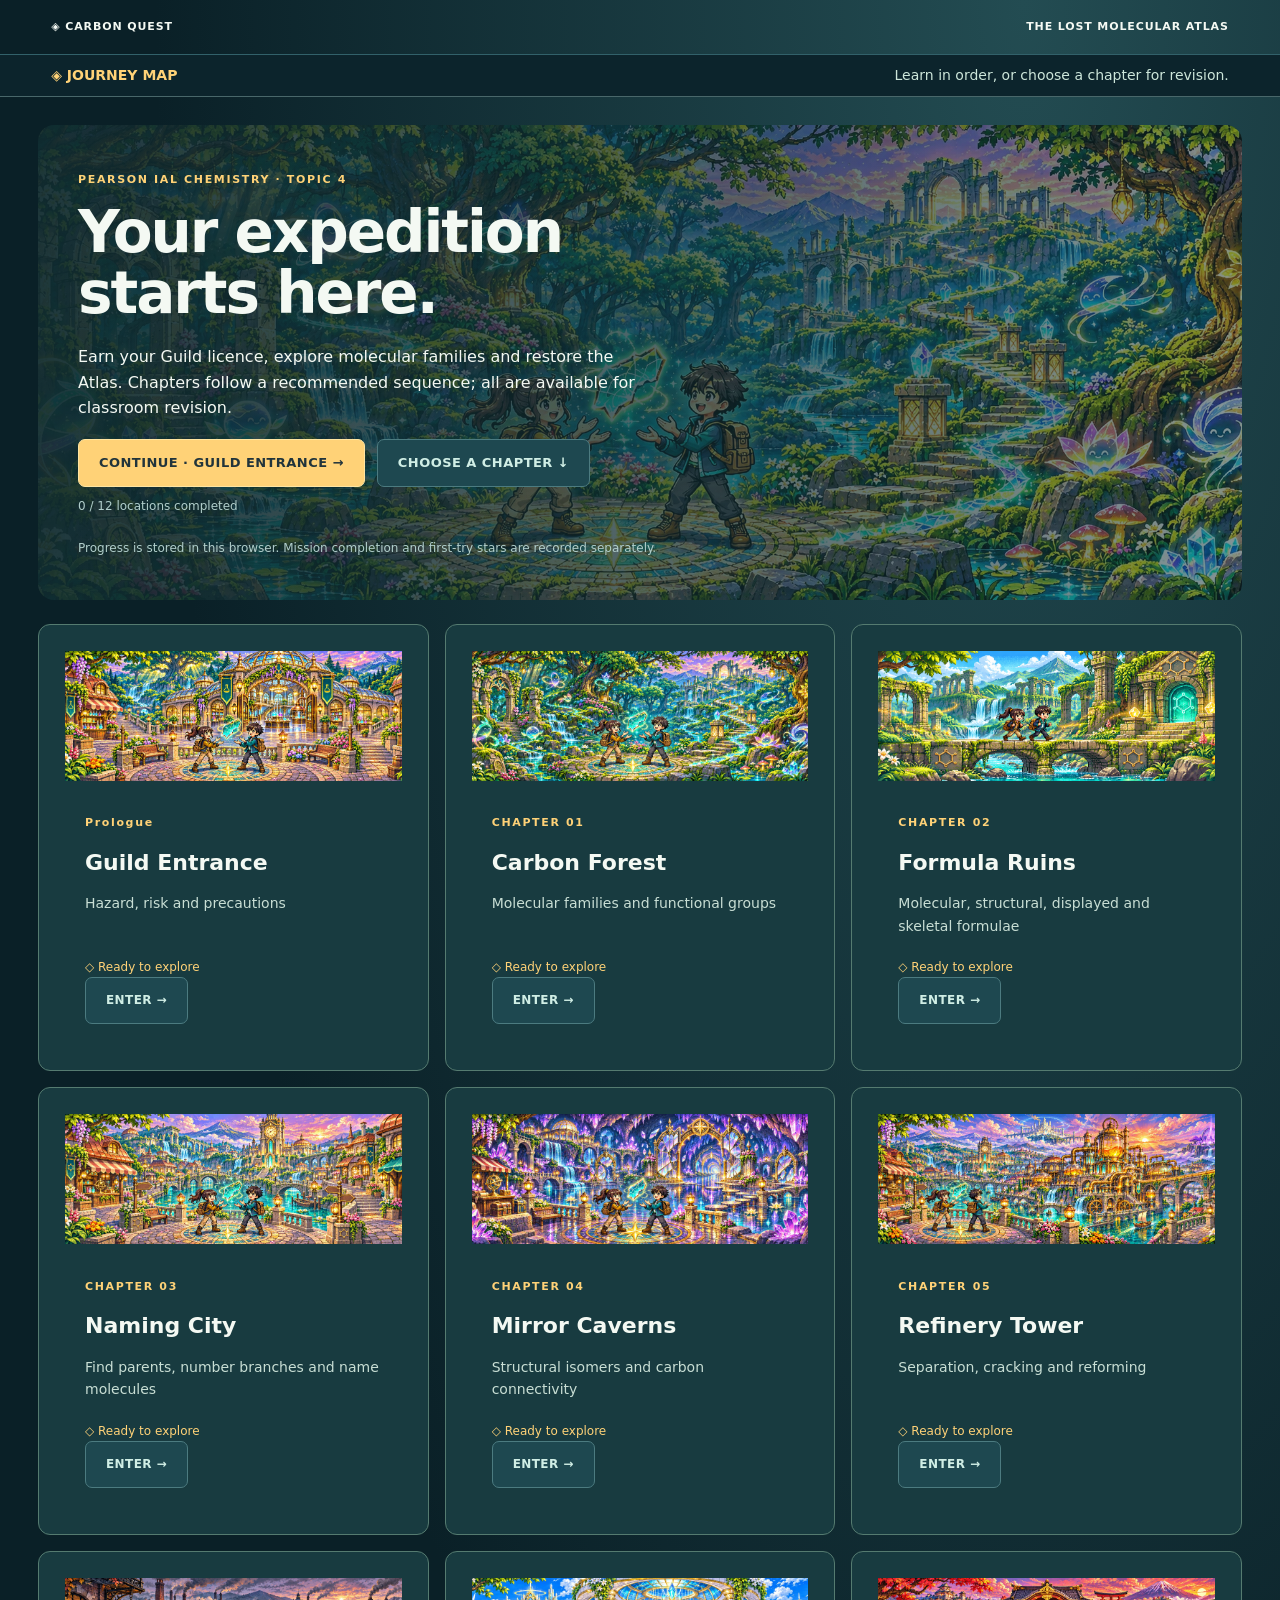
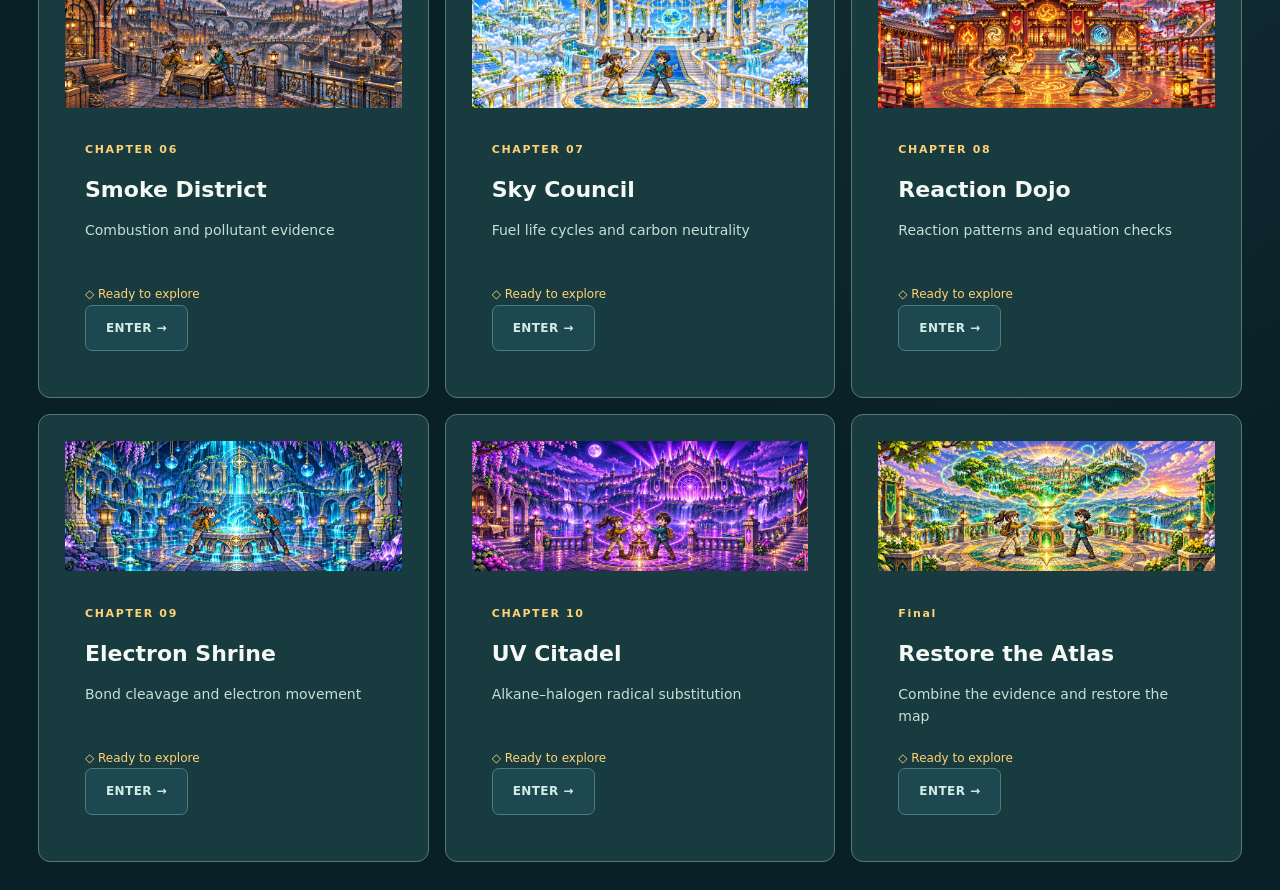
==== index.html @ ce3857fc "Publish complete Carbon Quest adventure with distinct chapter artwork" ====
<!doctype html><html lang="en"><head><meta charset="utf-8"><meta name="viewport" content="width=device-width,initial-scale=1"><title>Carbon Quest · Journey Map</title><link rel="stylesheet" href="naming-city.css"><link rel="stylesheet" href="journey-common.css"><script src="cq-store.js"></script><style>.hub-hero{padding:40px;border-radius:16px;background:linear-gradient(90deg,#102b30f0,#102b3080),url(forest.webp) center/cover}.hub-hero p{max-width:570px}.chapter-grid{display:grid;grid-template-columns:repeat(3,minmax(0,1fr));gap:16px;margin-top:24px}.chapter-card{border:1px solid #557b70;border-radius:12px;overflow:hidden;background:#183b40}.chapter-card img{width:100%;height:130px;object-fit:cover}.chapter-card>div{padding:20px}.chapter-card h2{font-size:22px}.chapter-card p{font-size:14px;color:#c8ded4;min-height:48px}.chapter-card .button{font-size:12px}.status{font-size:12px;color:#ffd277}.hub-links{display:flex;gap:12px;flex-wrap:wrap}@media(max-width:850px){.chapter-grid{grid-template-columns:repeat(2,minmax(0,1fr))}}@media(max-width:520px){.chapter-grid{grid-template-columns:1fr}.hub-hero{padding:24px}}</style></head><body><a class="skip-link" href="#content-main">Skip to chapters</a><header><span>◈ CARBON QUEST</span><span>THE LOST MOLECULAR ATLAS</span></header><main id="content-main"><section class="hub-hero"><span class="eyebrow">PEARSON IAL CHEMISTRY · TOPIC 4</span><h1>Your expedition<br>starts here.</h1><p>Earn your Guild licence, explore molecular families and restore the Atlas. Chapters follow a recommended sequence; all are available for classroom revision.</p><div class="hub-links"><a id="continue" class="button" href="origin.html">START AT THE GUILD →</a><a class="button quiet" href="#chapters">CHOOSE A CHAPTER ↓</a></div><p id="summary" class="subtle"></p><small>Progress is stored in this browser. Mission completion and first-try stars are recorded separately.</small></section><section id="chapters" class="chapter-grid" aria-label="All chapters"></section></main><script src="hub.js"></script><script src="journey-common.js"></script></body></html>
---- naming-city.css ----
:root{--bg:#0a2027;--panel:#12353b;--edge:#32616a;--gold:#ffd277;--mint:#a7f3d0;--ink:#142c34;--paper:#fbf7e9}*{box-sizing:border-box}body{margin:0;background:radial-gradient(ellipse at 80% 0%,#234c52,transparent 60%),var(--bg);color:#f4f9f3;font:16px/1.6 system-ui,-apple-system,sans-serif}button,a,input,select{touch-action:manipulation}button,.button{font:800 13px/1.4 system-ui;letter-spacing:.035em;border:1px solid #ffe5a1;border-radius:7px;padding:14px 20px;color:#21343b;background:var(--gold);cursor:pointer;display:inline-block;text-decoration:none}button:disabled{opacity:.45;cursor:default}button:hover:enabled,.button:hover{filter:brightness(1.1)}button:focus-visible,a:focus-visible,input:focus-visible,select:focus-visible,summary:focus-visible{outline:3px solid #fff;outline-offset:4px}.quiet{color:#d0eee5;background:#1e4850;border-color:#4c7b80}a{color:var(--mint);text-underline-offset:4px}header{padding:18px 4%;border-bottom:1px solid var(--edge);display:flex;align-items:center;justify-content:space-between;gap:16px;font-size:11px;font-weight:800;letter-spacing:.08em}header a{text-decoration:none;color:#d4f5e7}header button{padding:8px 12px;font-size:11px}main{max-width:1260px;margin:auto;padding:28px}.eyebrow{font-size:11px;letter-spacing:.15em;color:var(--gold);font-weight:850}h1{font-size:clamp(36px,5vw,58px);line-height:1.05;letter-spacing:-.035em;margin:12px 0 20px}h2{font-size:clamp(25px,3vw,34px);line-height:1.2;margin:16px 0}p{margin:10px 0 18px}small,.subtle{color:#b1cecb;font-size:12px}button[hidden],[hidden]{display:none!important}.arrival{position:relative;overflow:hidden;min-height:620px;border:1px solid #628679;border-radius:16px;background:linear-gradient(90deg,#09232bf5,#09232bbd 36%,#09232b10 75%),url(naming-city.webp) center/cover;display:flex;align-items:center;padding:7%}.arrival-copy{max-width:430px}.arrival h1{font-size:clamp(58px,8vw,98px);line-height:.9;letter-spacing:-.05em;margin:28px 0}.arrival h1 em{font-style:normal;color:var(--gold)}.arrival p{max-width:350px;font-size:18px;color:#dfede6}.arrival a,.arrival small{display:block;margin-top:17px}.arrival a{font-size:13px}.chapter-top{display:flex;justify-content:space-between;align-items:center;gap:20px}.chapter-top h1{font-size:36px}.play-layout{display:grid;grid-template-columns:230px 1fr;gap:24px}aside{border:1px solid var(--edge);background:#113039;border-radius:12px;overflow:hidden;align-self:start}.mini-city{height:130px;background:url(naming-city.webp) center 64%/cover}.district-link{border:0;border-bottom:1px solid #315159;border-radius:0;display:flex;gap:12px;width:100%;background:transparent;color:#c5dcd7;text-align:left;padding:15px;font-size:12px;letter-spacing:0}.district-link.active{background:#23535a;border-left:4px solid var(--gold);color:#fff}.district-link.done{color:var(--mint)}.district-link span{color:var(--gold)}.inventory{padding:18px;font-size:12px}.inventory>span{letter-spacing:.15em;color:var(--gold);font-size:10px}#beacons{display:flex;gap:8px;margin:14px 0}.beacon{height:20px;width:18px;border:2px solid #679384;background:#264c4b}.beacon.lit{background:var(--gold);border-color:#fff2be;box-shadow:0 0 12px #f1c55a70}.inventory p{margin:5px 0}.inventory small{font-size:11px}article{padding:26px;border:1px solid var(--edge);border-radius:12px;background:linear-gradient(145deg,#163b42,#102e35);min-width:0}.story{display:flex;gap:16px;align-items:center;margin:-26px -26px 22px;padding:15px 25px;background:#21494b;border-bottom:1px solid #477476;border-radius:12px 12px 0 0}.story b{font-size:10px;letter-spacing:.12em;color:var(--gold)}.story p{margin:4px 0;font-size:14px;line-height:1.4}.portrait{flex:0 0 70px;width:70px;height:70px;border-radius:8px;border:1px solid #7a9e89;background:url(ruins-pixel.png) 45% 64%/540% auto;image-rendering:pixelated}.lesson{background:#23474b;border-left:3px solid var(--gold);padding:12px 16px;border-radius:4px;margin-bottom:24px;font-size:14px}.lesson summary{cursor:pointer;font-weight:750;color:var(--gold)}.lesson p{margin:10px 0 0}.task-heading{display:flex;justify-content:space-between;gap:12px;align-items:center}.task-heading>span:last-child{font-size:11px;color:#b7d6cc}#instruction{color:#c9ded6;max-width:670px}.chem-board{background:var(--paper);border-radius:10px;color:var(--ink);border:1px solid #dad5c5;padding:16px;margin:18px 0;min-height:150px;position:relative}.chem-board svg{width:100%;max-height:260px;display:block;overflow:visible}.chem-board .caption{font-size:12px;text-align:center;color:#566567;margin:6px 0 0}.bond{stroke:#162e34;stroke-width:2.2;stroke-linecap:round;fill:none}.bond.selected{stroke:#098575;stroke-width:6}.atom-target{fill:#fffaf0;stroke:#87999b;stroke-width:1.5;cursor:pointer}.atom-target.selected{fill:#b4eedc;stroke:#08796d;stroke-width:3}.atom-hit:focus .atom-target{stroke:#c77800;stroke-width:4}.carbon-index{font:12px Arial;fill:#536c71;pointer-events:none}.locant{font:700 16px Arial;fill:#8d5600;paint-order:stroke;stroke:#fbf7e9;stroke-width:5;stroke-linejoin:round}.formula{font:24px Arial,sans-serif;text-align:center;margin:26px 0}.formula sub{font-size:65%}.input-label{display:block;font-size:12px;letter-spacing:.05em;color:#c3ded4;margin:12px 0 7px}input,select{font:18px Arial,sans-serif;padding:14px;border-radius:7px;border:2px solid #7da79c;background:var(--paper);color:var(--ink);width:100%}.answer-input{max-width:500px}.controls{display:flex;gap:10px;flex-wrap:wrap;align-items:center;margin:15px 0}.token{padding:9px 12px;background:#244d52;border-color:#62887d;color:#eff9e7;letter-spacing:0}.actions{display:flex;gap:10px;flex-wrap:wrap;margin-top:20px}#feedback{font-size:15px;line-height:1.5;margin-top:14px;border-radius:6px}#feedback:not(:empty){padding:15px;background:#233f43;border-left:3px solid var(--gold)}#feedback.good{color:#b7f7cf;border-color:#8decba}#feedback.bad{color:#ffe0a3}.selection-readout{color:#3e625b;font-size:13px;text-align:center;min-height:25px}.prefix-grid{display:grid;grid-template-columns:repeat(5,1fr);gap:7px}.prefix-cell{background:#20464a;border:1px solid #527870;padding:10px;border-radius:5px;text-align:center;font-size:13px}.prefix-cell b{display:block;color:var(--gold)}.choice-grid{display:grid;grid-template-columns:repeat(2,1fr);gap:10px;margin:15px 0}.choice-grid button{background:#244d52;color:#fff;border-color:#68958b}.choice-grid button.chosen{background:#3d6a61;outline:2px solid var(--gold)}.name-target{font-size:23px;color:var(--gold);font-weight:800;padding:15px;border:1px dashed #8fa087;border-radius:7px;text-align:center}.build-buttons{display:flex;gap:8px;flex-wrap:wrap}.build-spot{padding:10px 14px}.build-spot.added{background:var(--mint)}.builder-caption{font-size:13px;color:#c8ded6}.city-panorama,.victory-art{background:url(naming-city.webp) center/cover;border:1px solid #597a78;border-radius:12px;height:330px;position:relative}.map-pin{position:absolute;transform:translate(-50%,-50%);border:2px solid #eed799;background:#14393ce8;color:#f5f9dd;box-shadow:0 3px 0 #061e26;font-size:13px;padding:10px 14px}.map-pin.done{background:#d6a24e;color:#142c32;box-shadow:0 0 22px #ffdb71}.district-cards{display:grid;grid-template-columns:repeat(3,1fr);gap:14px;margin:20px 0}.district-card{padding:20px;border:1px solid #4a7375;background:#163d44;border-radius:9px}.district-card button{margin-top:8px}.district-card p{font-size:13px;color:#b9d2c8}.district-card h3{font-size:17px}.victory-art{height:260px;margin-bottom:30px}#complete{max-width:860px;margin:auto;text-align:center}#complete h1{font-size:56px}.result-stats{display:grid;grid-template-columns:repeat(3,1fr);gap:12px;margin:30px 0}.stat{padding:18px;background:#20434a;border:1px solid #52796e;border-radius:8px}.stat strong{display:block;font-size:28px;color:var(--gold)}dialog{background:#14353d;color:#f5f9f1;border:1px solid #81a697;border-radius:12px;max-width:690px;width:calc(100% - 30px);max-height:88vh;padding:28px}dialog::backdrop{background:#00131bd9}dialog>button{float:right}dialog a{display:block;font-size:12px;margin-top:15px}dialog .prefix-grid{margin:20px 0}dialog h2{clear:both;padding-top:12px}.chip-line{display:flex;gap:8px;flex-wrap:wrap;margin:15px 0}.chip{font-size:12px;padding:7px 11px;border:1px solid #6b9185;border-radius:4px;color:var(--gold)}@media(max-width:760px){main{padding:16px}header{padding:12px 16px;gap:8px;flex-wrap:wrap}header>span{order:3;flex-basis:100%;font-size:10px}.arrival{min-height:640px;padding:28px 22px;align-items:flex-end;background:linear-gradient(0deg,#08232bfd 0%,#08232bdc 42%,#08232b00 85%),url(naming-city.webp) 60% top/auto 100%}.arrival h1{font-size:64px}.arrival p{font-size:16px;max-width:310px}.arrival .eyebrow{font-size:9px}.play-layout{grid-template-columns:1fr;gap:15px}aside{display:flex;overflow-x:auto}.mini-city,.inventory{display:none}#districts{display:flex;min-width:max-content}.district-link{width:140px;border-bottom:0;border-right:1px solid #466766;align-items:center;padding:12px 10px;font-size:11px}.district-link.active{border-left:0;border-bottom:3px solid var(--gold)}article{padding:18px}.story{margin:-18px -18px 18px;padding:12px 16px}.portrait{flex-basis:52px;width:52px;height:55px}.story p{font-size:13px}.chapter-top h1{font-size:29px}.chapter-top button{padding:10px;font-size:10px}.task-heading{align-items:flex-start}.task-heading>span:last-child{font-size:10px}.chem-board{padding:8px}.chem-board svg{min-height:190px}.prefix-grid{grid-template-columns:repeat(2,1fr)}.district-cards{grid-template-columns:1fr}.city-panorama{height:310px}.map-pin{font-size:10px;padding:7px}.result-stats{gap:6px}.stat{padding:14px 5px;font-size:11px}.stat strong{font-size:23px}.choice-grid{grid-template-columns:1fr}#complete h1{font-size:40px}.actions button{flex:1}.name-target{font-size:20px}.formula{font-size:22px}.lesson{font-size:13px}dialog{padding:20px}}
@media(prefers-reduced-motion:no-preference){.beacon.lit{animation:light .6s ease-out}.map-pin.done{animation:light .7s ease-out}@keyframes light{from{filter:brightness(2);transform:scale(.85)}to{filter:brightness(1)}}}
/* Keep chemistry line weights consistent at all drawing sizes. */
.bond{vector-effect:non-scaling-stroke;stroke-width:2.4}.chem-board svg{height:205px}.atom-target{vector-effect:non-scaling-stroke}.chem-board svg .bond.selected{stroke-width:5}.chem-board:has(.atom-hit) svg{height:245px}
@media(max-width:760px){.chem-board svg{height:185px}.chem-board:has(.atom-hit) svg{height:220px}}
---- journey-common.css ----
.skip-link{position:fixed;left:10px;top:-100px;z-index:1000;background:#ffd277;color:#12343b;padding:12px}.skip-link:focus{top:10px}.journey-toolbar{display:flex;align-items:center;justify-content:space-between;gap:12px;flex-wrap:wrap;padding:10px 4%;background:#0c242c;border-bottom:1px solid #49676a;font:14px/1.5 system-ui;color:#cde6da}.journey-toolbar a{color:#ffd277;text-decoration:none;font-weight:bold}.storage-warning{background:#ffe2a3;color:#422d10;padding:12px;font:14px/1.5 system-ui}.mission-jump{display:flex;gap:10px;align-items:center;flex-wrap:wrap;border-bottom:1px solid #638076;padding:0 0 15px;margin-bottom:15px}.mission-jump label{font-size:12px;color:#cce3d5}.mission-jump select{font-size:14px;padding:8px;max-width:100%;width:auto}.mission-jump button{padding:9px 12px;font-size:12px}.chem-board svg,.chem-drawing{max-width:100%}button:disabled{cursor:default}nav button{min-height:44px}.stop{display:block;width:100%;text-align:left;background:transparent;font:inherit}.stop:focus-visible{outline:3px solid #ffd277}.formula sub{vertical-align:sub}@media(max-width:760px){#stages{display:flex;min-width:max-content}#stages .district-link{flex:0 0 155px}.journey-toolbar{font-size:12px}.mission-jump{align-items:stretch}.mission-jump label{flex:1;min-width:180px}.mission-jump select{width:100%}header,main,article,.workspace{min-width:0}.result-stats{grid-template-columns:repeat(3,minmax(0,1fr))}dialog{overflow:auto}}
@media(max-width:760px){.scene-mini{display:none}.district-link{min-height:48px}.chapter-top{align-items:center}.chapter-top .eyebrow{display:block;font-size:10px;letter-spacing:.06em}.chapter-top>div{min-width:0}.chapter-top h1{font-size:27px}.mission-jump{padding-bottom:10px;margin-bottom:12px}}
.mission-jump+.story{margin-top:0}.layout>*{min-width:0}@media(max-width:760px){.layout{grid-template-columns:minmax(0,1fr)!important}.panel,.map{max-width:100%;min-width:0}.diagram{overflow-wrap:anywhere;font-size:clamp(18px,5.5vw,26px)}}
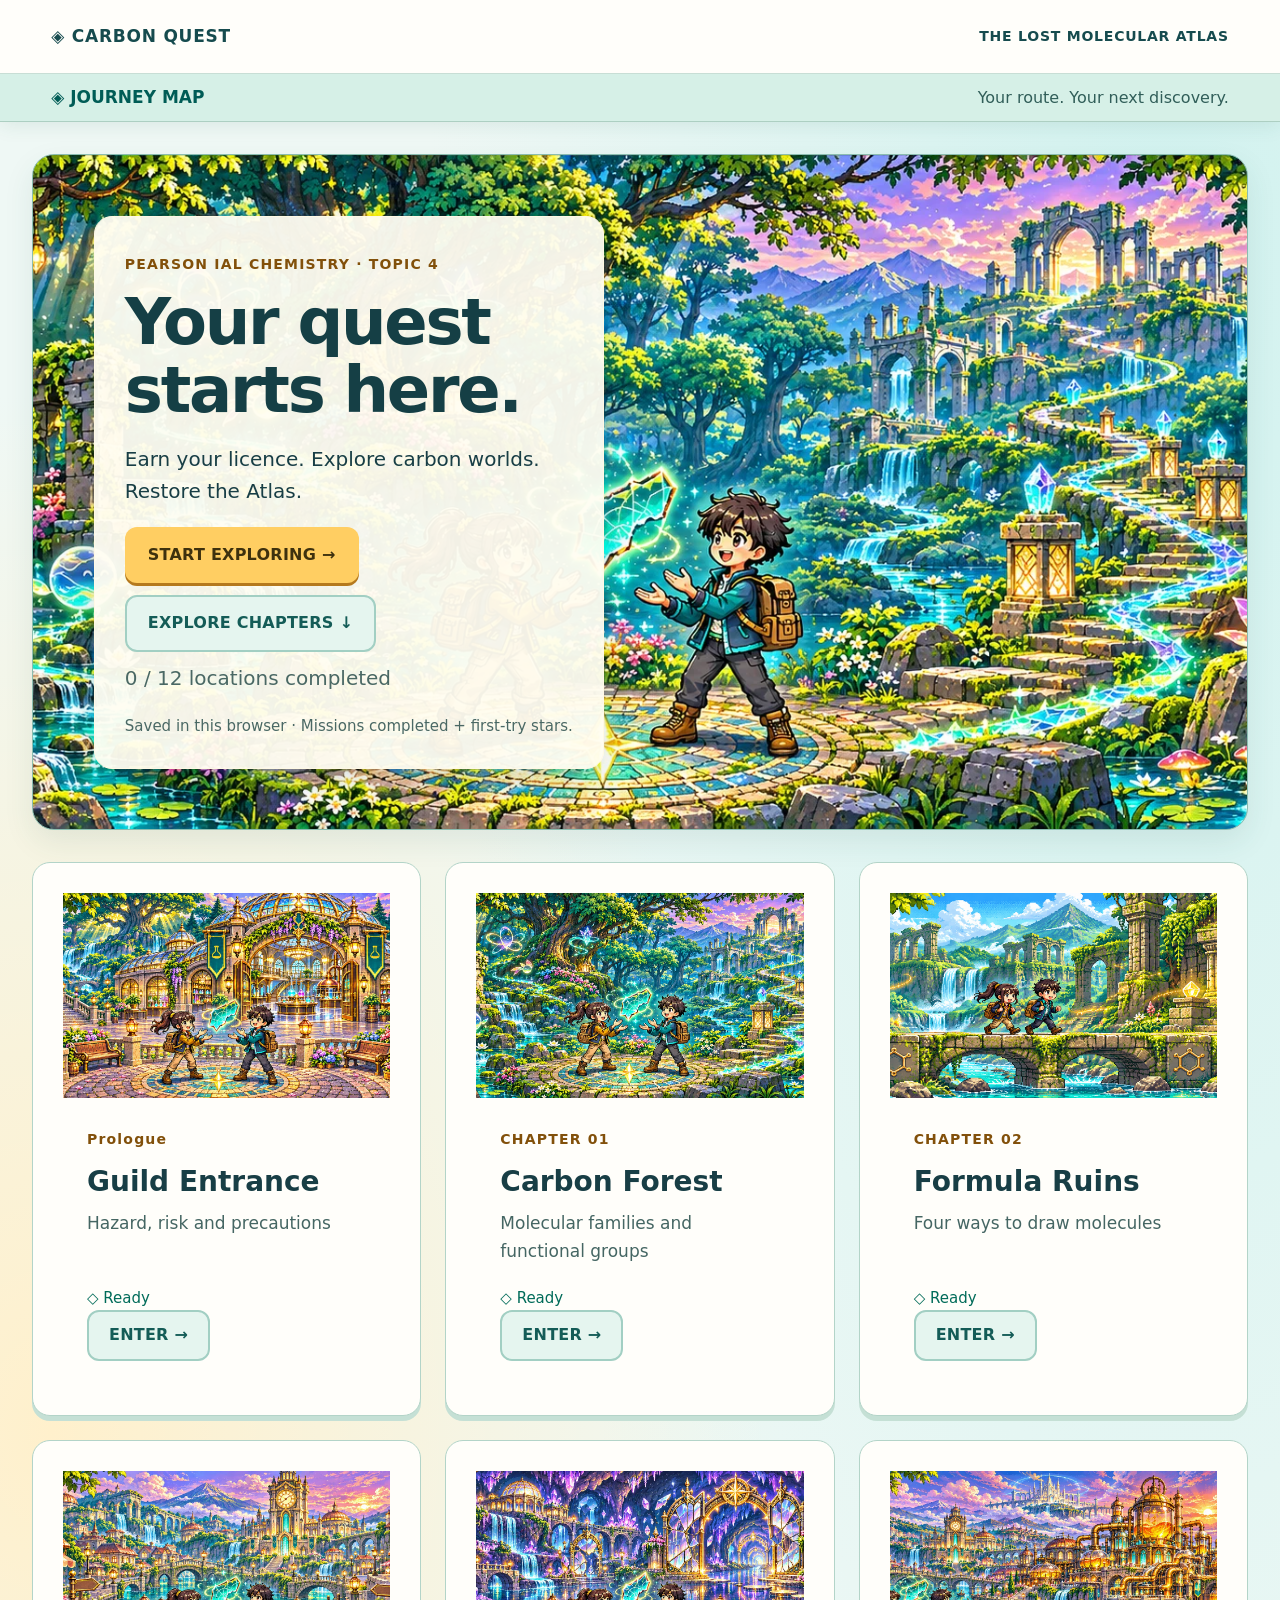
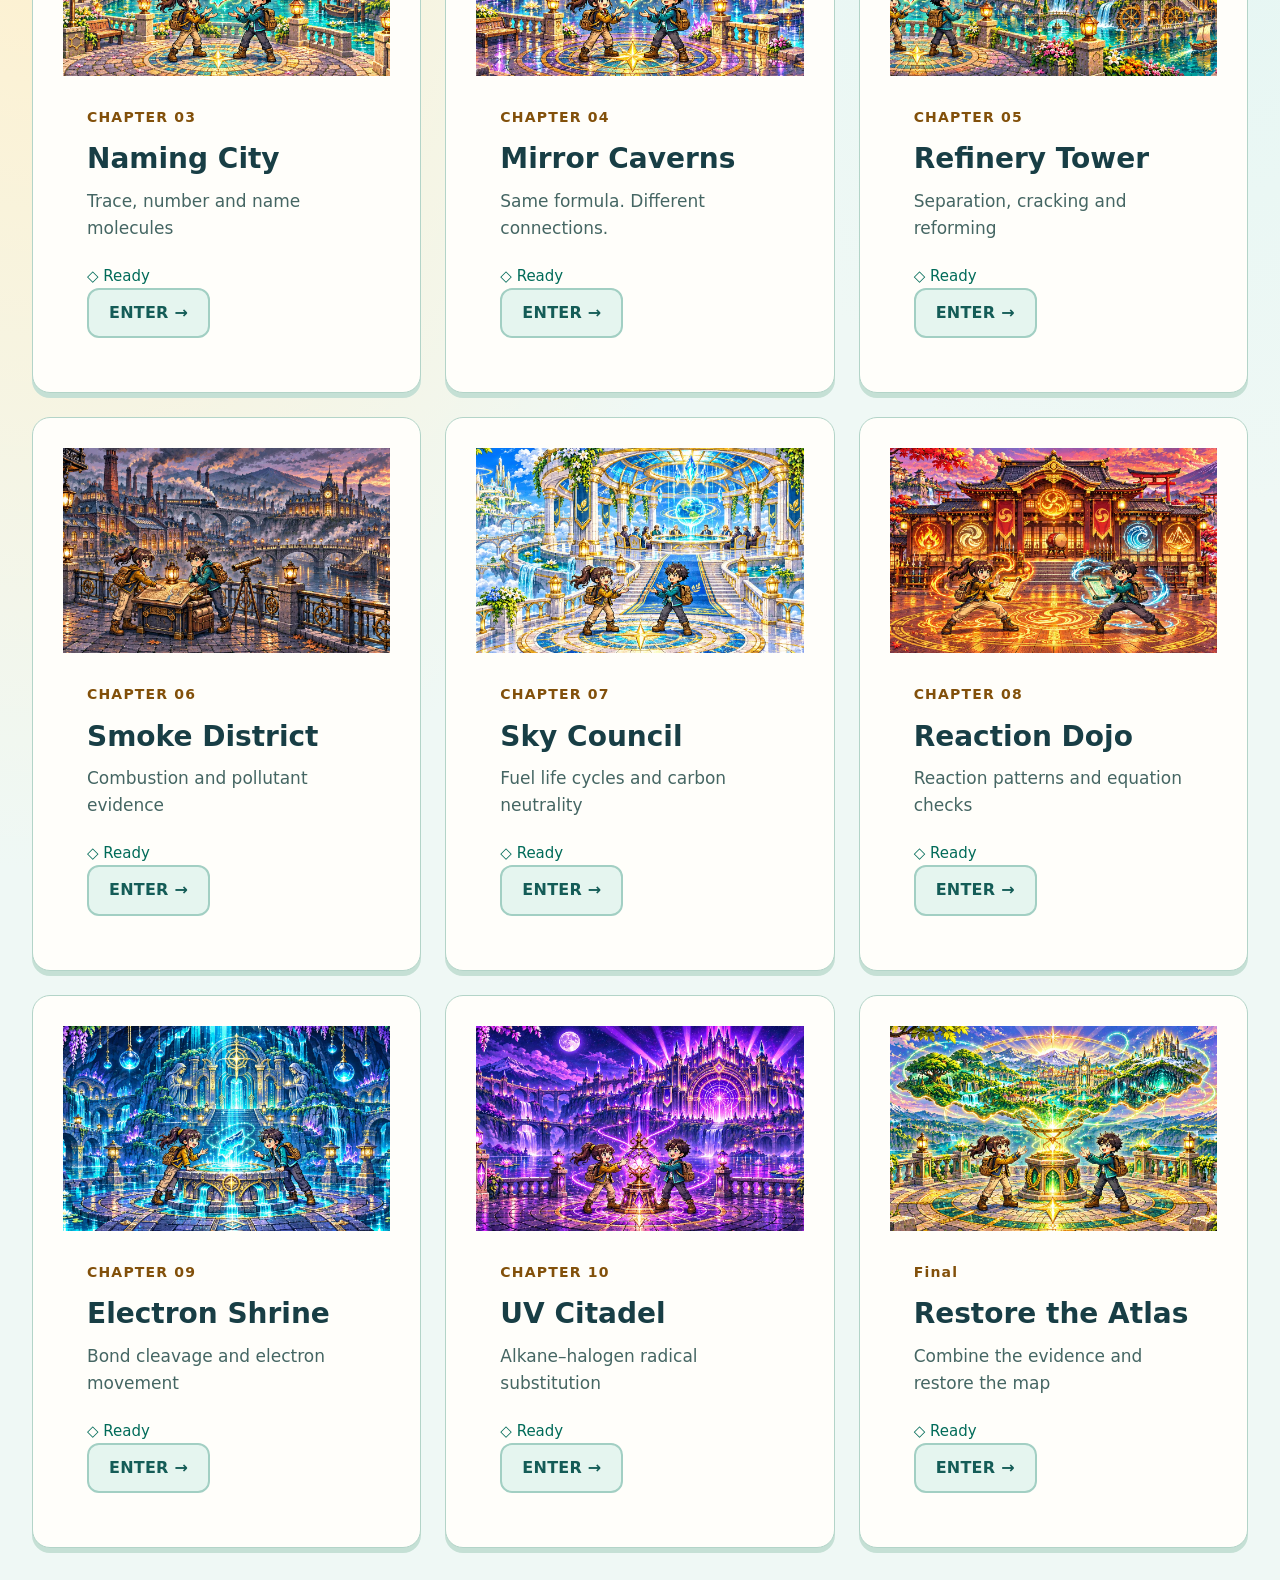
==== commit ce290232: "Brighten every chapter, enlarge text and keep journey navigation sticky Add a shared daylight palett" ====
--- a/index.html
+++ b/index.html
@@ -1 +1 @@
-<!doctype html><html lang="en"><head><meta charset="utf-8"><meta name="viewport" content="width=device-width,initial-scale=1"><title>Carbon Quest · Journey Map</title><link rel="stylesheet" href="naming-city.css"><link rel="stylesheet" href="journey-common.css"><script src="cq-store.js"></script><style>.hub-hero{padding:40px;border-radius:16px;background:linear-gradient(90deg,#102b30f0,#102b3080),url(forest.webp) center/cover}.hub-hero p{max-width:570px}.chapter-grid{display:grid;grid-template-columns:repeat(3,minmax(0,1fr));gap:16px;margin-top:24px}.chapter-card{border:1px solid #557b70;border-radius:12px;overflow:hidden;background:#183b40}.chapter-card img{width:100%;height:130px;object-fit:cover}.chapter-card>div{padding:20px}.chapter-card h2{font-size:22px}.chapter-card p{font-size:14px;color:#c8ded4;min-height:48px}.chapter-card .button{font-size:12px}.status{font-size:12px;color:#ffd277}.hub-links{display:flex;gap:12px;flex-wrap:wrap}@media(max-width:850px){.chapter-grid{grid-template-columns:repeat(2,minmax(0,1fr))}}@media(max-width:520px){.chapter-grid{grid-template-columns:1fr}.hub-hero{padding:24px}}</style></head><body><a class="skip-link" href="#content-main">Skip to chapters</a><header><span>◈ CARBON QUEST</span><span>THE LOST MOLECULAR ATLAS</span></header><main id="content-main"><section class="hub-hero"><span class="eyebrow">PEARSON IAL CHEMISTRY · TOPIC 4</span><h1>Your expedition<br>starts here.</h1><p>Earn your Guild licence, explore molecular families and restore the Atlas. Chapters follow a recommended sequence; all are available for classroom revision.</p><div class="hub-links"><a id="continue" class="button" href="origin.html">START AT THE GUILD →</a><a class="button quiet" href="#chapters">CHOOSE A CHAPTER ↓</a></div><p id="summary" class="subtle"></p><small>Progress is stored in this browser. Mission completion and first-try stars are recorded separately.</small></section><section id="chapters" class="chapter-grid" aria-label="All chapters"></section></main><script src="hub.js"></script><script src="journey-common.js"></script></body></html>
+<!doctype html><html lang="en"><head><meta charset="utf-8"><meta name="viewport" content="width=device-width,initial-scale=1"><title>Carbon Quest · Journey Map</title><link rel="stylesheet" href="naming-city.css"><link rel="stylesheet" href="journey-common.css"><script src="cq-store.js"></script><style>.hub-hero{padding:40px;border-radius:16px;background:linear-gradient(90deg,#102b30f0,#102b3080),url(forest.webp) center/cover}.hub-hero p{max-width:570px}.chapter-grid{display:grid;grid-template-columns:repeat(3,minmax(0,1fr));gap:16px;margin-top:24px}.chapter-card{border:1px solid #557b70;border-radius:12px;overflow:hidden;background:#183b40}.chapter-card img{width:100%;height:130px;object-fit:cover}.chapter-card>div{padding:20px}.chapter-card h2{font-size:22px}.chapter-card p{font-size:14px;color:#c8ded4;min-height:48px}.chapter-card .button{font-size:12px}.status{font-size:12px;color:#ffd277}.hub-links{display:flex;gap:12px;flex-wrap:wrap}@media(max-width:850px){.chapter-grid{grid-template-columns:repeat(2,minmax(0,1fr))}}@media(max-width:520px){.chapter-grid{grid-template-columns:1fr}.hub-hero{padding:24px}}</style><link rel="stylesheet" href="quest-theme.css?v=daylight-1"></head><body><a class="skip-link" href="#content-main">Skip to chapters</a><header><span>◈ CARBON QUEST</span><span>THE LOST MOLECULAR ATLAS</span></header><main id="content-main"><section class="hub-hero"><div class="hub-copy"><span class="eyebrow">PEARSON IAL CHEMISTRY · TOPIC 4</span><h1>Your quest<br>starts here.</h1><p>Earn your licence. Explore carbon worlds. Restore the Atlas.</p><div class="hub-links"><a id="continue" class="button" href="origin.html">START AT THE GUILD →</a><a class="button quiet" href="#chapters">EXPLORE CHAPTERS ↓</a></div><p id="summary" class="subtle"></p><small>Saved in this browser · Missions completed + first-try stars.</small></div></section><section id="chapters" class="chapter-grid" aria-label="All chapters"></section></main><script src="hub.js?v=daylight-1"></script><script src="journey-common.js?v=daylight-1"></script></body></html>
--- a/quest-theme.css
+++ b/quest-theme.css
@@ -0,0 +1,265 @@
+/* Shared, daylight expedition theme. Chemistry drawing geometry stays in its chapter. */
+:root {
+  color-scheme: light;
+  --bg: #eff8f5;
+  --panel: #fffefa;
+  --edge: #bddbd2;
+  --gold: #94500a;
+  --mint: #006d66;
+  --ink: #183e45;
+  --paper: #fffdf5;
+  --chrome-height: 130px;
+}
+html { scroll-padding-top: calc(var(--chrome-height) + 24px); }
+body {
+  color: var(--ink);
+  background: radial-gradient(ellipse at 92% 8%, #d1f2ef 0, transparent 45%),
+    radial-gradient(ellipse at 4% 45%, #fff0cc 0, transparent 42%), #eff8f5;
+  font: 19px/1.6 system-ui, -apple-system, sans-serif;
+}
+a { color: #006b63; }
+button, .button {
+  border: 2px solid transparent;
+  border-radius: 12px;
+  background: #ffce62;
+  color: #3e310e;
+  font: 800 17px/1.4 system-ui, sans-serif;
+  letter-spacing: .015em;
+  padding: 15px 21px;
+  min-height: 50px;
+  box-shadow: 0 3px 0 #b5791d;
+  transition: transform .15s, box-shadow .15s, background-color .15s;
+}
+button:hover:enabled, .button:hover { filter: none; background-color: #ffdc8b; transform: translateY(-2px); }
+button:active:enabled, .button:active { transform: translateY(1px); box-shadow: 0 1px 0 #b5791d; }
+button:disabled { opacity: .6; box-shadow: none; }
+.quiet, .ghost { color: #145c57; background: #e5f5ef; border-color: #a2cfc3; box-shadow: none; }
+.quiet:hover:enabled, .quiet.button:hover, .ghost:hover:enabled { background: #d2ede3; }
+button:focus-visible, a:focus-visible, input:focus-visible, select:focus-visible, summary:focus-visible {
+  outline: 3px solid #007c88; outline-offset: 4px;
+}
+.skip-link { background: #ffdc83; color: #183e45; z-index: 200; }
+.journey-chrome { position: sticky; top: 0; z-index: 100; background: #fffefa; box-shadow: 0 4px 18px #1f5b4e18; }
+header {
+  background: #fffefa; color: #164b4e; padding: 15px max(24px, 4%);
+  min-height: 74px; border-bottom: 1px solid #c8ded5; font-size: 14px;
+  letter-spacing: .055em; align-items: center;
+}
+header a { color: #00645f; font-size: 17px; }
+header > span:first-child { font-size: 17px; }
+header button { font-size: 14px; padding: 10px 16px; min-height: 44px; border-radius: 10px; }
+.journey-toolbar {
+  flex-wrap: nowrap; background: #d6f0e7; color: #315e59; padding: 10px max(24px, 4%);
+  min-height: 48px; border-bottom: 1px solid #adcfc2; font-size: 16px;
+}
+.journey-toolbar a { color: #005c56; font-size: 17px; white-space: nowrap; }
+main { max-width: 1440px; padding: 32px; }
+h1 { font-size: clamp(42px, 5vw, 72px); line-height: 1.06; color: #153f45; }
+h2 { font-size: clamp(29px, 3vw, 38px); line-height: 1.2; }
+h3 { font-size: 22px; line-height: 1.35; }
+p { margin: 10px 0 20px; }
+.eyebrow, .tag { color: #82500a; font-size: 14px; letter-spacing: .085em; }
+small, .subtle, .muted { color: #4a6864; font-size: 15px; }
+.arrival, .hero, .hub-hero {
+  border: 1px solid #8bbdb0; box-shadow: 0 12px 30px #25594818; border-radius: 22px;
+  background-color: #caeadd;
+  background-image: url(naming-city.webp);
+  background-position: center; background-size: cover;
+  min-height: 610px; padding: 5%;
+}
+body[data-world="origin"] .arrival { background-image: url(guild.webp); }
+body[data-world="mirror-caverns"] .arrival { background-image: url(mirror-caverns.webp); }
+body[data-world="atlas-journey"] .arrival { background-image: url(atlas-world.webp); }
+.hero { background-image: url(hero.png); }
+.hub-hero { background-image: url(forest.webp); display: flex; align-items: center; }
+.arrival-copy, .hero > div, .hub-copy {
+  max-width: 510px; padding: 30px; border: 1px solid #fff9e5;
+  border-radius: 18px; background: #fffdf2f2; box-shadow: 0 10px 32px #174c4726;
+}
+.arrival h1 { font-size: clamp(52px, 6.4vw, 86px); line-height: .98; margin: 22px 0; }
+.arrival h1 em { color: #007b70; }
+.arrival p, .lead { color: #315a59; font-size: 20px; max-width: 440px; }
+.arrival a, .arrival small { font-size: 16px; }
+.hero a { color: #006b63 !important; font-size: 16px !important; }
+.hub-hero h1 { font-size: clamp(42px, 5vw, 66px); margin-bottom: 18px; }
+.hub-hero p { max-width: 470px; font-size: 20px; }
+.hub-hero small { display: block; margin-top: 16px; }
+.hub-links { gap: 12px; }
+.hub-links .button { font-size: 16px; }
+.chapter-grid { gap: 24px; margin-top: 32px; }
+.chapter-card { background: #fffefa; border: 1px solid #b3d4c8; border-radius: 18px; box-shadow: 0 5px 0 #c5e0d5; }
+.chapter-card img { height: 205px; display: block; }
+.chapter-card > div { padding: 24px; }
+.chapter-card h2 { font-size: 28px; margin: 12px 0; }
+.chapter-card p { color: #456663; font-size: 17px; min-height: 56px; }
+.chapter-card .button { font-size: 16px; padding: 12px 20px; }
+.chapter-card .status, .status { color: #006b59; font-size: 15px; }
+.chapter-top { margin-bottom: 18px; }
+.chapter-top h1 { font-size: clamp(34px, 4vw, 48px); margin-bottom: 8px; }
+.play-layout { grid-template-columns: 245px minmax(0, 1fr); gap: 26px; }
+aside, .map { background: #fffefa; border-color: #b4d6c9; border-radius: 16px; box-shadow: 0 5px 0 #cee4da; align-self: start; }
+.mini-city, .scene-mini { height: 160px; }
+.district-link { color: #315b58; border-color: #d8e9e0; font-size: 16px; min-height: 62px; padding: 17px 15px; box-shadow: none; }
+.district-link span { color: #86500a; font-weight: 850; }
+.district-link.active { background: #006e65; border-left: 5px solid #ffce62; color: white; }
+.district-link.active span { color: #ffdf8b; }
+.district-link.done { color: #006c50; }
+.district-link.active.done { color: #fff; }
+.district-link:hover:enabled { background: #e0f2e8; color: #17554e; transform: none; box-shadow: none; }
+.district-link.active:hover:enabled { background: #005e57; color: white; }
+.inventory { padding: 20px; font-size: 16px; }
+.inventory > span { color: #80500b; font-size: 13px; }
+.inventory small { font-size: 14px; }
+.beacon { background: #daeee0; border-color: #6b9c85; }
+.beacon.lit { background: #ffca61; border-color: #a56815; }
+article, .panel { background: #fffefa; border-color: #bad8cd; padding: 30px; border-radius: 18px; box-shadow: 0 6px 0 #d1e6dc; }
+.mission-jump { border-color: #d3e5dc; padding-bottom: 18px; margin-bottom: 18px; }
+.mission-jump label { color: #416762; font-size: 13px; font-weight: 750; flex: 1; }
+.mission-jump select { display: block; width: 100%; margin-top: 6px; font-size: 17px; background: white; padding: 11px; }
+.mission-jump button { box-shadow: none; font-size: 15px; padding: 11px 14px; }
+.story { margin: 0 0 18px; padding: 14px 16px; background: #eaf6ec; border: 1px solid #cce3d1; border-radius: 12px; gap: 14px; }
+.story b { color: #44614f; font-size: 12px; letter-spacing: .07em; }
+.story p { font-size: 17px; line-height: 1.5; color: #345a50; margin: 3px 0; }
+.portrait { flex-basis: 58px; width: 58px; height: 58px; }
+.lesson { background: #fff3ce; color: #574522; border: 1px solid #ecd89f; border-left: 4px solid #e3aa35; border-radius: 10px; font-size: 18px; padding: 13px 17px; margin-bottom: 24px; }
+.lesson summary { color: #67470e; font-size: 17px; }
+.lesson p { line-height: 1.65; }
+.task-heading { margin-top: 22px; }
+.task-heading > span:last-child { color: #50746b; font-size: 13px; }
+#prompt, #instruction, #content > p { color: #264f50; font-size: 21px; line-height: 1.55; max-width: 76ch; }
+.chem-board, .game-board, .mission-board, .diagram { background: #fffdf3; border: 1px solid #e1dcc0; border-radius: 14px; padding: 22px; }
+.chem-board .caption, .caption, .mission-board .caption, .keyline, .selection-readout { color: #536b60; font-size: 15px; }
+.mission-note, .builder-help, .builder-caption, .scoreline { color: #48695f; font-size: 16px; }
+.input-label, .coeffs label, .ledger label { color: #365f54; font-size: 16px; }
+input, select { border-color: #85b8a5; background: white; color: #193e41; font-size: 20px; min-height: 48px; }
+.choice-grid button, .quiz-choices button, .choice, .token, .tile, .creature-tabs button, .counter button, .lab-control, .molecule-option {
+  color: #214d4a; background: #eef8f2; border: 2px solid #9bc7b4; border-radius: 12px;
+  font-size: 18px; line-height: 1.5; padding: 15px 18px; letter-spacing: 0; box-shadow: 0 2px 0 #c3ddce;
+}
+.choice-grid button.chosen, .quiz-choices button.chosen, .tile.chosen, .token.chosen, .creature-tabs button.chosen, .molecule-option.chosen {
+  color: #064a46; background: #c4eee0; border-color: #007b69; outline: 2px solid #007b69; outline-offset: 1px;
+}
+.lab-control b { font-size: 18px; }
+.lab-control span { font-size: 16px; }
+.lab-control.safe { background: #d6f2df; color: #175338; border-color: #369266; }
+.signal { background: #e1f1df; color: #345d42; font-size: 16px; }
+.name-target { background: #fff3cd; color: #74460a; border-color: #c29b4e; font-size: 26px; }
+.prefix-cell { background: #e9f6ed; border-color: #b3d8c0; color: #224c40; font-size: 17px; }
+.prefix-cell b { color: #805013; }
+.chip { background: #fff1cf; border-color: #dfbd77; color: #704b10; font-size: 16px; }
+.challenge { font-size: 18px; }
+.atom-button { font-size: 19px; background: white; color: #16453e; box-shadow: none; }
+.build-spot.added { background: #c4eee0; color: #064a46; border-color: #007b69; }
+.map-pin:hover:enabled, .map-pin:active:enabled { transform: translate(-50%, -50%); background: #006e65; color: white; box-shadow: 0 3px 0 #074e45; }
+.stop:focus-visible { outline: 3px solid #007c88; outline-offset: 3px; }
+.sequence { border-color: #74a793; }
+.sequence .placeholder { color: #4a6a60; font-size: 17px; }
+.sequence .tile { background: #ffe3a2; color: #62420c; }
+.explore { background: #edf7ff; border-color: #a7cde0; border-radius: 12px; padding: 20px; }
+.explore strong { color: #1a6282; font-size: 13px; }
+.explore p { font-size: 18px; }
+.explore-buttons button { background: #fff; border-color: #8fbacc; color: #285a70; font-size: 16px; box-shadow: none; }
+.explore-buttons button.chosen { background: #d2eef4; color: #194d61; border-color: #327c99; }
+.explore-result { background: #dceef7; color: #23576b; font-size: 18px; }
+#feedback, .feedback { font-size: 19px; line-height: 1.6; }
+#feedback:not(:empty) { background: #fff1cb; color: #674815; border-color: #d8a43e; padding: 18px; border-radius: 10px; }
+#feedback.good, .feedback.good { color: #155b3c; background: #e0f4e5; border-color: #319165; }
+#feedback.bad, .feedback.bad { color: #8b421c; background: #fff0de; border-color: #d48545; }
+.actions { gap: 12px; margin-top: 24px; }
+.chapter-scene { height: clamp(180px, 22vw, 300px); border: 1px solid #8fbbab; border-radius: 18px; box-shadow: 0 6px 0 #cee3d8; }
+.city-panorama, .victory-art { border-color: #8eb5a2; border-radius: 18px; }
+.district-card, .stat { background: #fffefa; border-color: #b5d3c1; color: #305c4a; }
+.district-card p { font-size: 17px; color: #4c6a5d; }
+.district-card h3 { font-size: 23px; }
+.stat strong { color: #007464; }
+.stat { font-size: 17px; }
+.map h3 { color: #80500a; font-size: 15px; }
+.stop { color: #426451; font-size: 17px; box-shadow: none; }
+.stop.active { background: #d3f0de; color: #15563e; border-left: 4px solid #00866a; }
+.stop.done { color: #006b47; }
+.bubble { background: #fff2cd; color: #675126; border-color: #dfaa41; font-size: 18px; }
+.adventure { background: #e9f4de; border-color: #80b19c; box-shadow: 0 4px 0 #bfd9c7; }
+.adventure-bar { background: #d6eddf; color: #275b46; font-size: 16px; flex-wrap: wrap; }
+.adventure-bar strong { color: #785007; font-size: 13px; }
+.quest-note { font-size: 17px; background: #fff0cb; }
+footer { color: #4c6a5b; font-size: 15px; }
+dialog { color: #1c4343; background: #fffefa; border-color: #97beab; max-width: 780px; font-size: 19px; }
+dialog::backdrop { background: #133e465c; backdrop-filter: blur(3px); }
+dialog a { font-size: 16px; }
+.storage-warning { font-size: 17px; }
+@media (min-width: 761px) {
+  .chapter-card:hover { border-color: #679f87; box-shadow: 0 8px 0 #bfdccd; }
+}
+@media (max-width: 1000px) and (min-width: 761px) {
+  .play-layout { grid-template-columns: 205px minmax(0, 1fr); gap: 18px; }
+  main { padding: 24px; }
+  article { padding: 24px; }
+  .chapter-grid { grid-template-columns: repeat(2, minmax(0, 1fr)); }
+  .chapter-card img { height: 185px; }
+}
+@media (max-width: 760px) {
+  body { font-size: 18px; }
+  main { padding: 20px 14px; }
+  header { min-height: 68px; padding: 10px 16px; gap: 7px; flex-wrap: wrap; }
+  header a, header > span:first-child { font-size: 15px; }
+  header > span { font-size: 12px; }
+  header > span:not(:first-child) { font-size: 12px; order: 3; flex-basis: 100%; }
+  header > button { font-size: 12px; padding: 8px 12px; min-height: 42px; margin-left: auto; }
+  .journey-toolbar { padding: 8px 16px; min-height: 43px; }
+  .journey-toolbar a { font-size: 15px; }
+  .journey-toolbar > span { display: none; }
+  .arrival, .hero, .hub-hero { min-height: 640px; padding: 220px 12px 12px; align-items: flex-end; background-position: center top; }
+  .arrival-copy, .hero > div, .hub-copy { padding: 24px 20px; max-width: 100%; width: 100%; background: #fffdf3f5; }
+  .arrival h1 { font-size: clamp(46px, 12vw, 65px); }
+  .arrival p, .lead, .hub-hero p { font-size: 18px; }
+  .arrival .eyebrow { font-size: 12px; }
+  .hub-hero { min-height: 620px; }
+  .hub-hero h1 { font-size: 42px; }
+  .hub-links { flex-direction: column; }
+  .hub-links .button { text-align: center; }
+  .chapter-grid { grid-template-columns: 1fr; gap: 22px; }
+  .chapter-card img { height: 210px; }
+  .chapter-card > div { padding: 22px; }
+  .chapter-card p { min-height: 0; }
+  .chapter-top { gap: 10px; align-items: center; }
+  .chapter-top h1 { font-size: 32px; }
+  .chapter-top .eyebrow { font-size: 12px; letter-spacing: .03em; }
+  .chapter-top button { font-size: 12px; min-height: 44px; padding: 9px 11px; box-shadow: none; }
+  .play-layout { grid-template-columns: minmax(0, 1fr); gap: 20px; }
+  aside { display: flex; }
+  .mini-city, .scene-mini, .inventory { display: none; }
+  #districts, #stages { display: flex; min-width: max-content; }
+  .district-link { width: 162px; min-height: 62px; font-size: 15px; padding: 13px; }
+  article, .panel { padding: 20px 16px; }
+  .story { margin: 0 0 16px; padding: 12px; gap: 10px; }
+  .story p { font-size: 16px; }
+  .portrait { flex-basis: 44px; width: 44px; height: 48px; }
+  .mission-jump { gap: 8px; align-items: center; }
+  .mission-jump label { min-width: 150px; }
+  .mission-jump button { font-size: 13px; padding: 9px 11px; }
+  .mission-jump select { font-size: 16px; }
+  .lesson { font-size: 18px; margin-bottom: 20px; }
+  .task-heading { gap: 8px; align-items: baseline; }
+  .task-heading .eyebrow, .task-heading > span:last-child { font-size: 12px; letter-spacing: .03em; }
+  h2 { font-size: 29px; }
+  #prompt, #instruction, #content > p { font-size: 19px; }
+  .quiz-choices, .choice-grid, .lab-layout { grid-template-columns: 1fr; }
+  .quiz-choices button, .choice-grid button, .choice, .lab-control { font-size: 18px; padding: 14px; }
+  .chem-board, .game-board, .mission-board, .diagram { padding: 14px; }
+  .molecule-option { padding: 9px; font-size: 16px; }
+  .molecule-option small { font-size: 14px; }
+  .molecule-option svg { height: 120px; }
+  .explore { padding: 15px; }
+  .explore-buttons button { flex: 1; min-width: 120px; font-size: 15px; }
+  .equation { font-size: 23px; }
+  .chapter-scene { height: 195px; margin-bottom: 22px; }
+  .actions button { min-width: 100px; font-size: 16px; }
+  .stat { font-size: 14px; }
+  dialog { font-size: 18px; padding: 22px; }
+  .map { padding: 10px; }
+  .stop { font-size: 15px; }
+  .toolbar button { flex: 1; }
+}
+@media (prefers-reduced-motion: reduce) {
+  *, *::before, *::after { animation: none !important; transition: none !important; scroll-behavior: auto !important; }
+}
